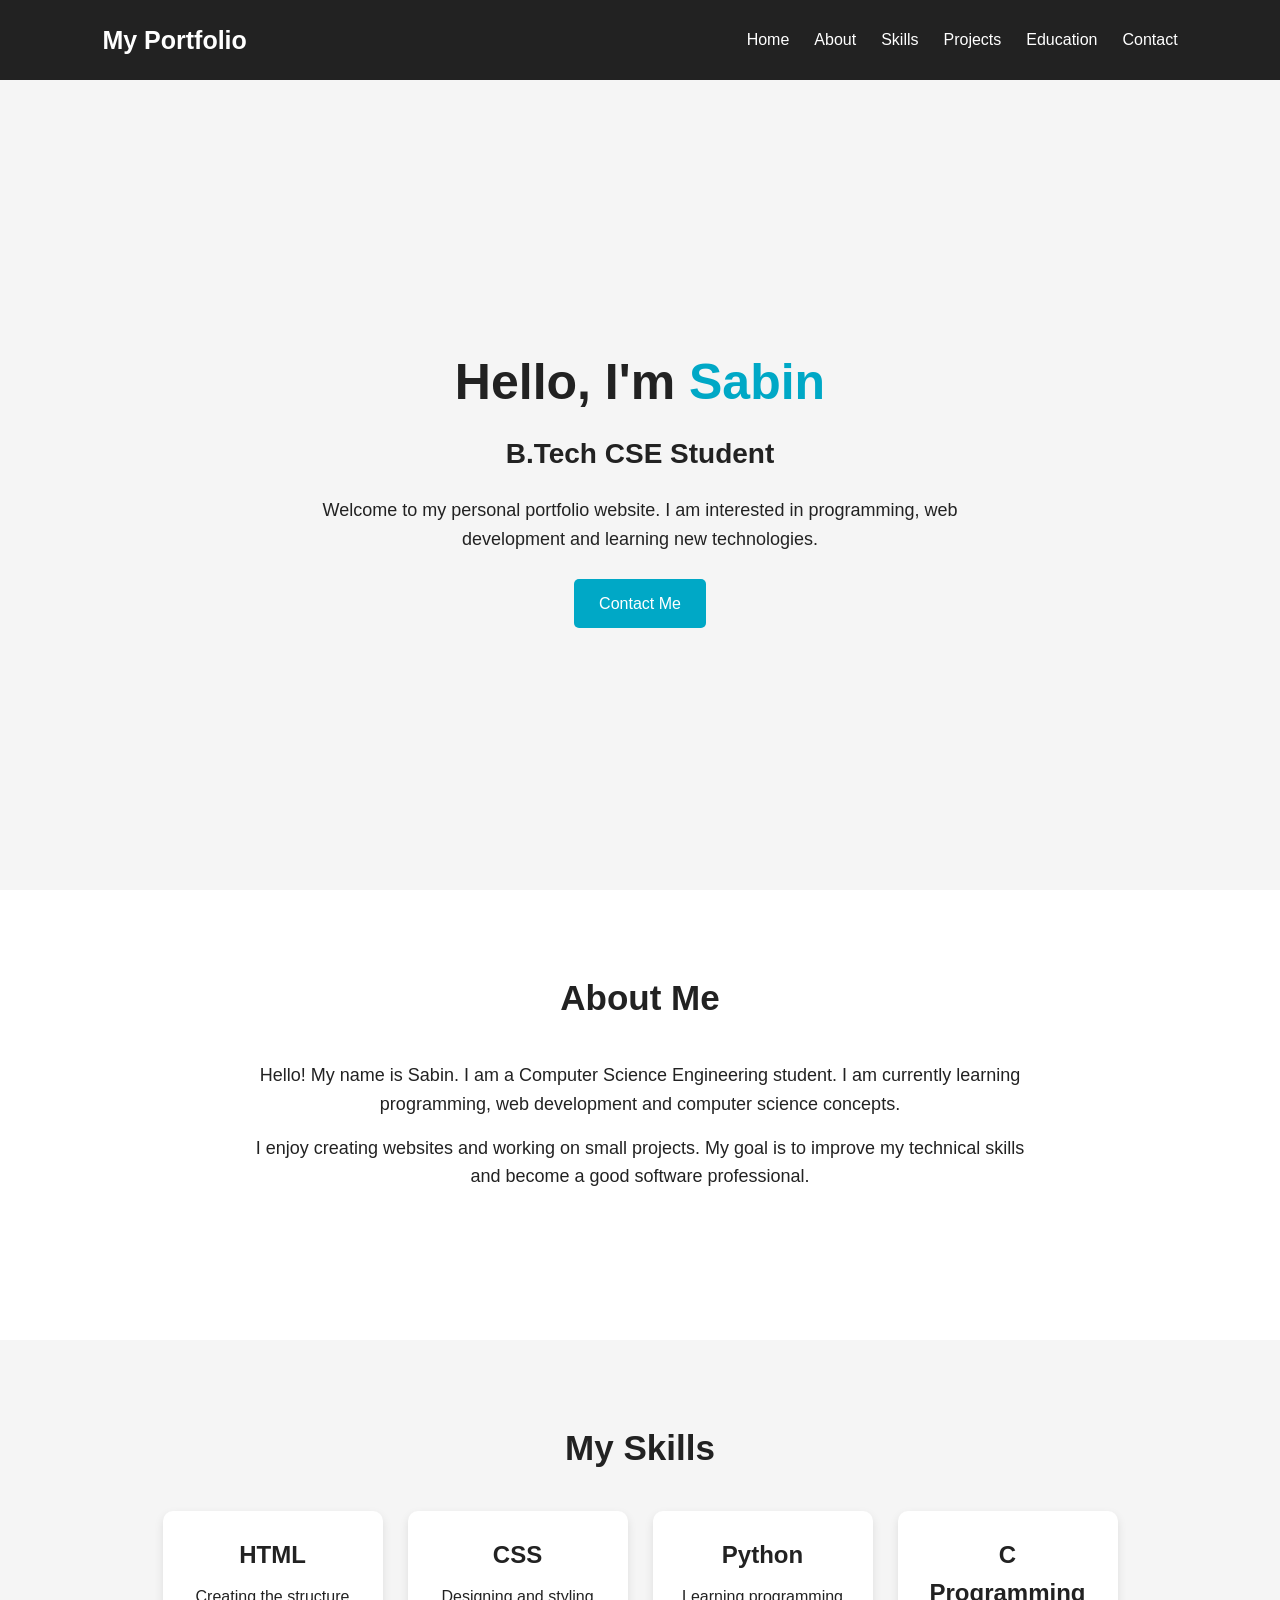
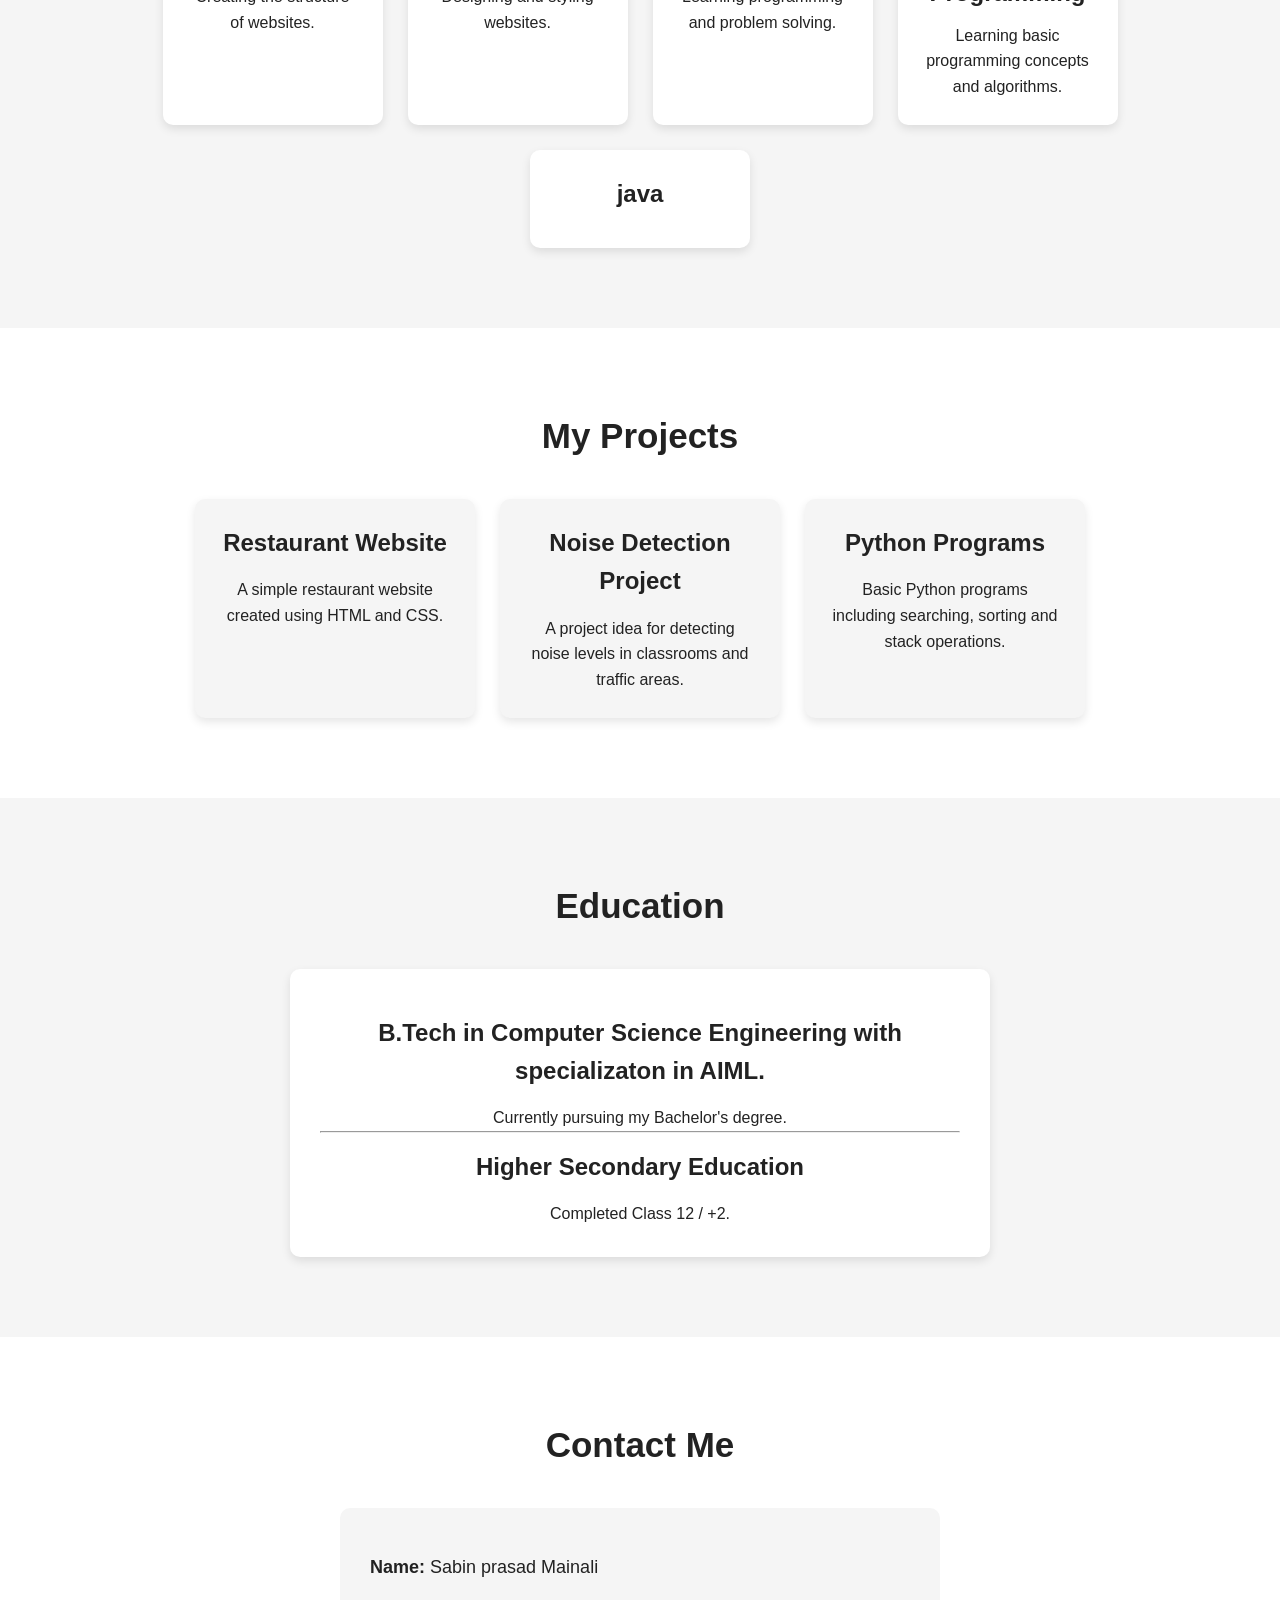
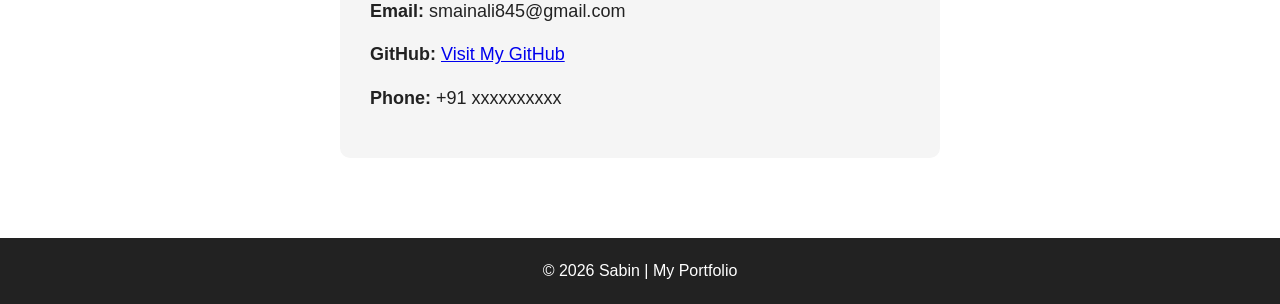
==== index.html @ 318767c3 "Add files via upload" ====
<!DOCTYPE html>
<html>
<head>
    <title>My Portfolio</title>
    <link rel="stylesheet" href="style.css">
</head>

<body>

    <!-- Navigation Bar -->
    <nav>
        <h2>My Portfolio</h2>

        <ul>
            <li><a href="#home">Home</a></li>
            <li><a href="#about">About</a></li>
            <li><a href="#skills">Skills</a></li>
            <li><a href="#projects">Projects</a></li>
            <li><a href="#education">Education</a></li>
            <li><a href="#contact">Contact</a></li>
        </ul>
    </nav>


    <!-- Home Section -->
    <section id="home" class="home">
        <div>
            <h1>Hello, I'm <span>Sabin</span></h1>

            <h2>B.Tech CSE Student</h2>

            <p>
                Welcome to my personal portfolio website.
                I am interested in programming, web development
                and learning new technologies.
            </p>

            <a href="#contact" class="button">Contact Me</a>
        </div>
    </section>


    <!-- About Section -->
    <section id="about">
        <h1>About Me</h1>

        <p>
            Hello! My name is Sabin. I am a Computer Science Engineering
            student. I am currently learning programming, web development
            and computer science concepts.
        </p>

        <p>
            I enjoy creating websites and working on small projects.
            My goal is to improve my technical skills and become a
            good software professional.
        </p>
    </section>


    <!-- Skills Section -->
    <section id="skills">
        <h1>My Skills</h1>

        <div class="skills-container">

            <div class="skill">
                <h2>HTML</h2>
                <p>Creating the structure of websites.</p>
            </div>

            <div class="skill">
                <h2>CSS</h2>
                <p>Designing and styling websites.</p>
            </div>

            <div class="skill">
                <h2>Python</h2>
                <p>Learning programming and problem solving.</p>
            </div>

            <div class="skill">
                <h2>C Programming</h2>
                <p>Learning basic programming concepts and algorithms.</p>
            </div>
            <div class="skill">
                <h2>java</h2>
            </div>

        </div>
    </section>


    <!-- Projects Section -->
    <section id="projects">
        <h1>My Projects</h1>

        <div class="projects-container">

            <div class="project">
                <h2>Restaurant Website</h2>
                <p>
                    A simple restaurant website created using HTML
                    and CSS.
                </p>
            </div>

            <div class="project">
                <h2>Noise Detection Project</h2>
                <p>
                    A project idea for detecting noise levels in
                    classrooms and traffic areas.
                </p>
            </div>

            <div class="project">
                <h2>Python Programs</h2>
                <p>
                    Basic Python programs including searching,
                    sorting and stack operations.
                </p>
            </div>

        </div>
    </section>


    <!-- Education Section -->
    <section id="education">
        <h1>Education</h1>

        <div class="education-box">

            <h2>B.Tech in Computer Science Engineering with specializaton in AIML.</h2>
            <p>Currently pursuing my Bachelor's degree.</p>

            <hr>

            <h2>Higher Secondary Education</h2>
            <p>Completed Class 12 / +2.</p>

        </div>
    </section>


    <!-- Contact Section -->
    <section id="contact">
        <h1>Contact Me</h1>

        <div class="contact-box">

            <p><strong>Name:</strong> Sabin prasad Mainali</p>

            <p>
                <strong>Email:</strong>
                smainali845@gmail.com
            </p>

            <p>
                <strong>GitHub:</strong>
                 <a href="https://github.com/smainali845-max/mywebsite" target="_blank">
                 Visit My GitHub
                 </a>
            </p>

            <p>
                <strong>Phone:</strong>
                +91 xxxxxxxxxx
            </p>

        </div>
    </section>


    <!-- Footer -->
    <footer>
        <p>© 2026 Sabin | My Portfolio</p>
    </footer>

</body>
</html>
---- style.css ----
* {
    margin: 0;
    padding: 0;
    box-sizing: border-box;
}

html {
    scroll-behavior: smooth;
}

body {
    font-family: Arial, sans-serif;
    line-height: 1.6;
    background-color: #f5f5f5;
    color: #222;
}


/* Navigation Bar */

nav {
    background-color: #222;
    color: white;

    display: flex;
    justify-content: space-between;
    align-items: center;

    padding: 20px 8%;

    position: sticky;
    top: 0;
    z-index: 1000;
}

nav h2 {
    font-size: 25px;
}

nav ul {
    list-style: none;
    display: flex;
    gap: 25px;
}

nav ul li a {
    color: white;
    text-decoration: none;
    font-size: 16px;
}

nav ul li a:hover {
    color: #00bcd4;
}


/* Home Section */

.home {
    min-height: 90vh;

    display: flex;
    justify-content: center;
    align-items: center;

    text-align: center;

    padding: 40px;
}

.home h1 {
    font-size: 50px;
    margin-bottom: 10px;
}

.home h1 span {
    color: #00a8c6;
}

.home h2 {
    font-size: 28px;
    margin-bottom: 20px;
}

.home p {
    max-width: 650px;
    margin: auto;
    font-size: 18px;
}

.button {
    display: inline-block;

    margin-top: 25px;

    padding: 12px 25px;

    background-color: #00a8c6;
    color: white;

    text-decoration: none;

    border-radius: 5px;
}

.button:hover {
    background-color: #007f95;
}


/* Common Section */

section {
    padding: 80px 8%;
    min-height: 50vh;
}

section h1 {
    text-align: center;
    font-size: 35px;
    margin-bottom: 35px;
}


/* About */

#about {
    background-color: white;
    text-align: center;
}

#about p {
    max-width: 800px;
    margin: 15px auto;
    font-size: 18px;
}


/* Skills */

.skills-container {
    display: flex;
    justify-content: center;
    flex-wrap: wrap;
    gap: 25px;
}

.skill {
    background-color: white;

    width: 220px;

    padding: 25px;

    text-align: center;

    border-radius: 10px;

    box-shadow: 0 4px 10px rgba(0, 0, 0, 0.1);
}

.skill h2 {
    margin-bottom: 10px;
}


/* Projects */

#projects {
    background-color: white;
}

.projects-container {
    display: flex;
    justify-content: center;
    flex-wrap: wrap;
    gap: 25px;
}

.project {
    background-color: #f5f5f5;

    width: 280px;

    padding: 25px;

    border-radius: 10px;

    text-align: center;

    box-shadow: 0 4px 10px rgba(0, 0, 0, 0.1);
}

.project h2 {
    margin-bottom: 15px;
}


/* Education */

.education-box {
    max-width: 700px;

    margin: auto;

    background-color: white;

    padding: 30px;

    border-radius: 10px;

    text-align: center;

    box-shadow: 0 4px 10px rgba(0, 0, 0, 0.1);
}

.education-box h2 {
    margin: 15px;
}


/* Contact */

#contact {
    background-color: white;
}

.contact-box {
    max-width: 600px;

    margin: auto;

    padding: 30px;

    background-color: #f5f5f5;

    border-radius: 10px;

    font-size: 18px;
}

.contact-box p {
    margin: 15px 0;
}


/* Footer */

footer {
    background-color: #222;

    color: white;

    text-align: center;

    padding: 20px;
}


/* Mobile Screen */

@media (max-width: 768px) {

    nav {
        flex-direction: column;
        gap: 15px;
    }

    nav ul {
        flex-wrap: wrap;
        justify-content: center;
        gap: 15px;
    }

    .home h1 {
        font-size: 35px;
    }

    .home h2 {
        font-size: 22px;
    }

    .skills-container,
    .projects-container {
        flex-direction: column;
        align-items: center;
    }

    .skill,
    .project {
        width: 90%;
    }
}
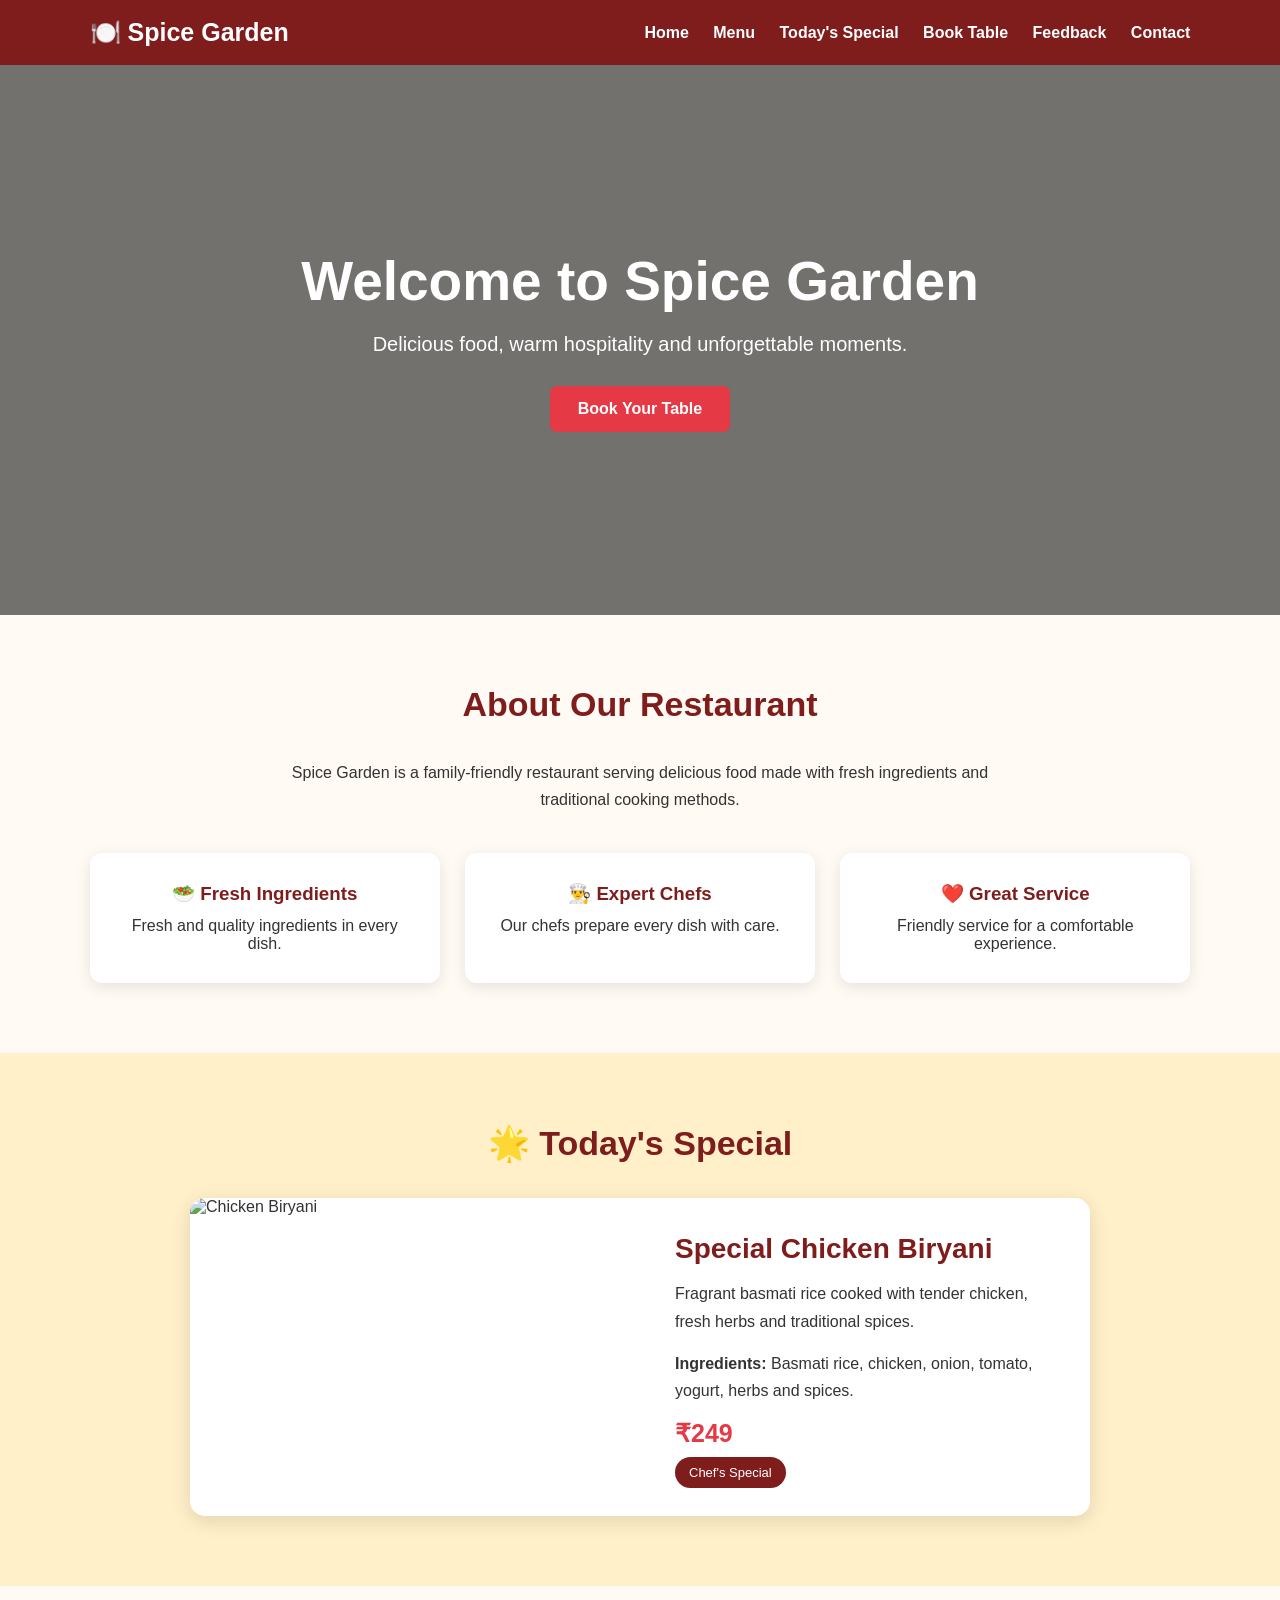
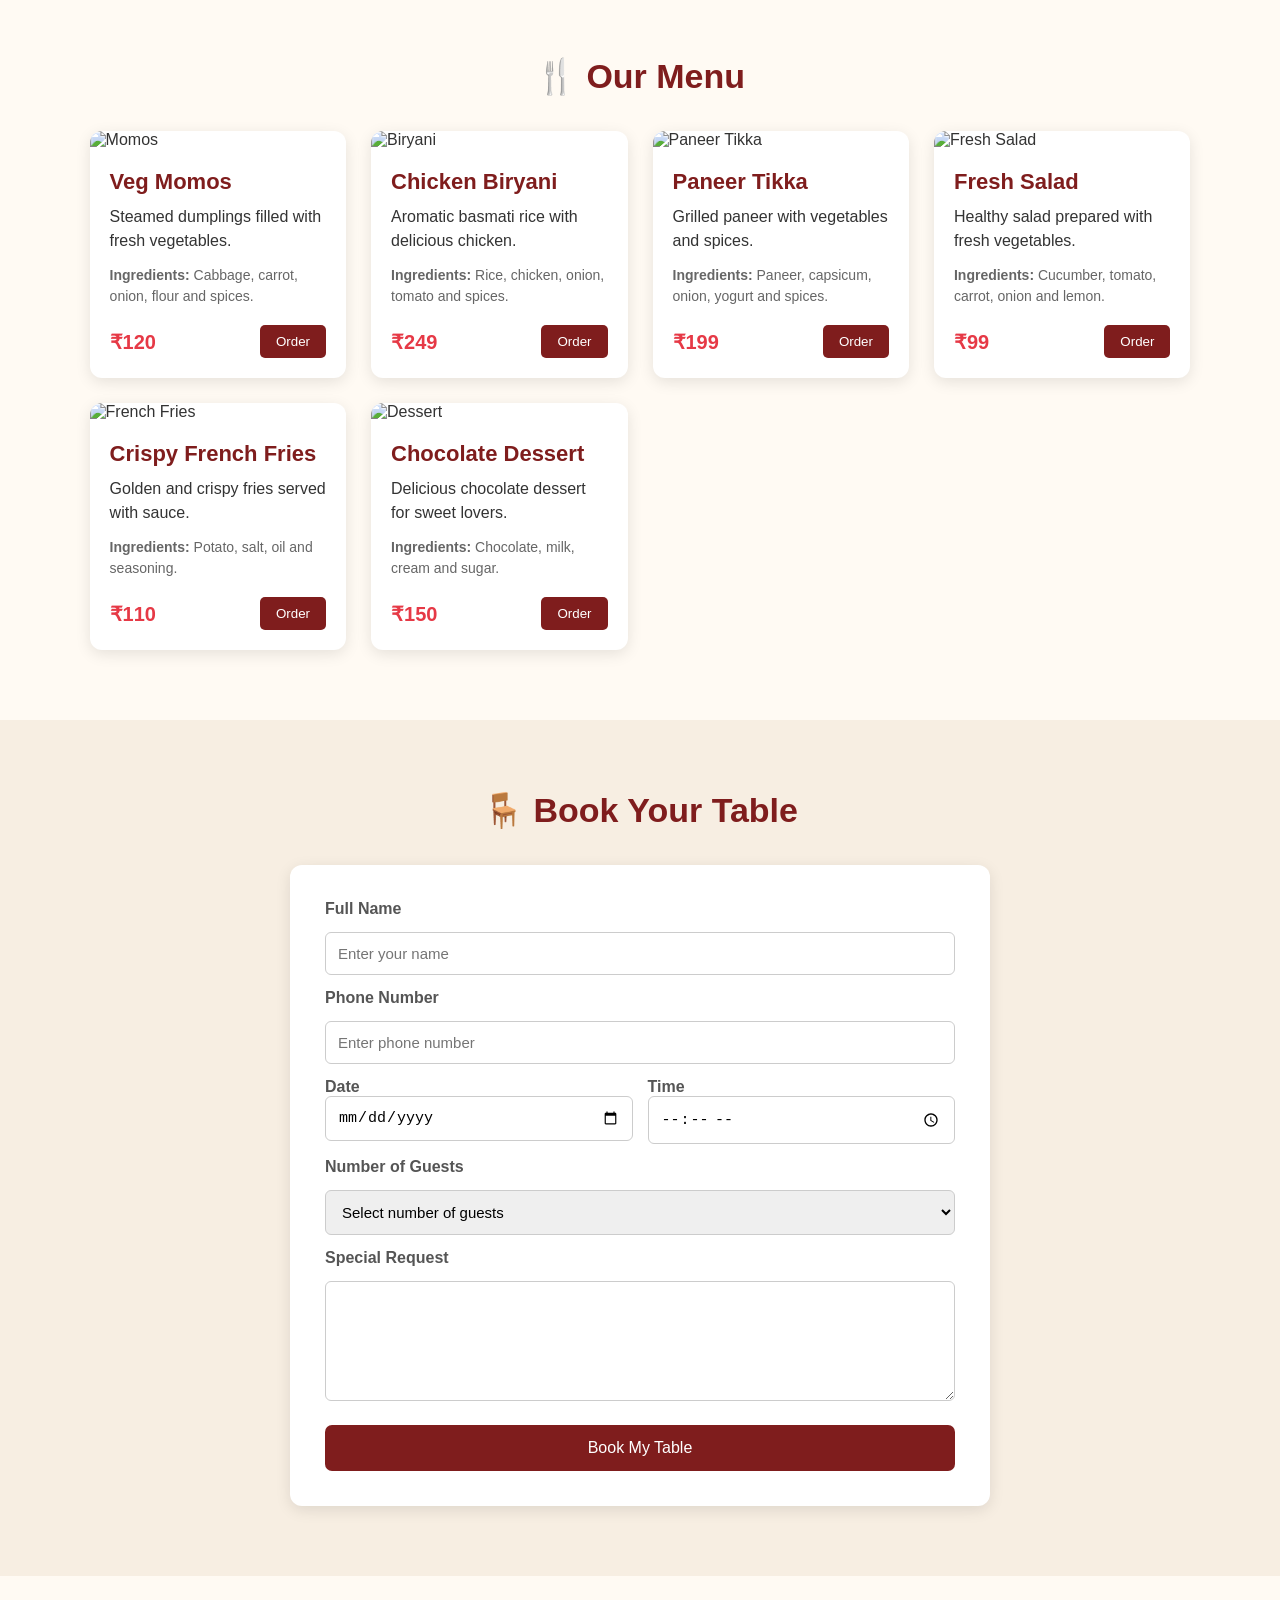
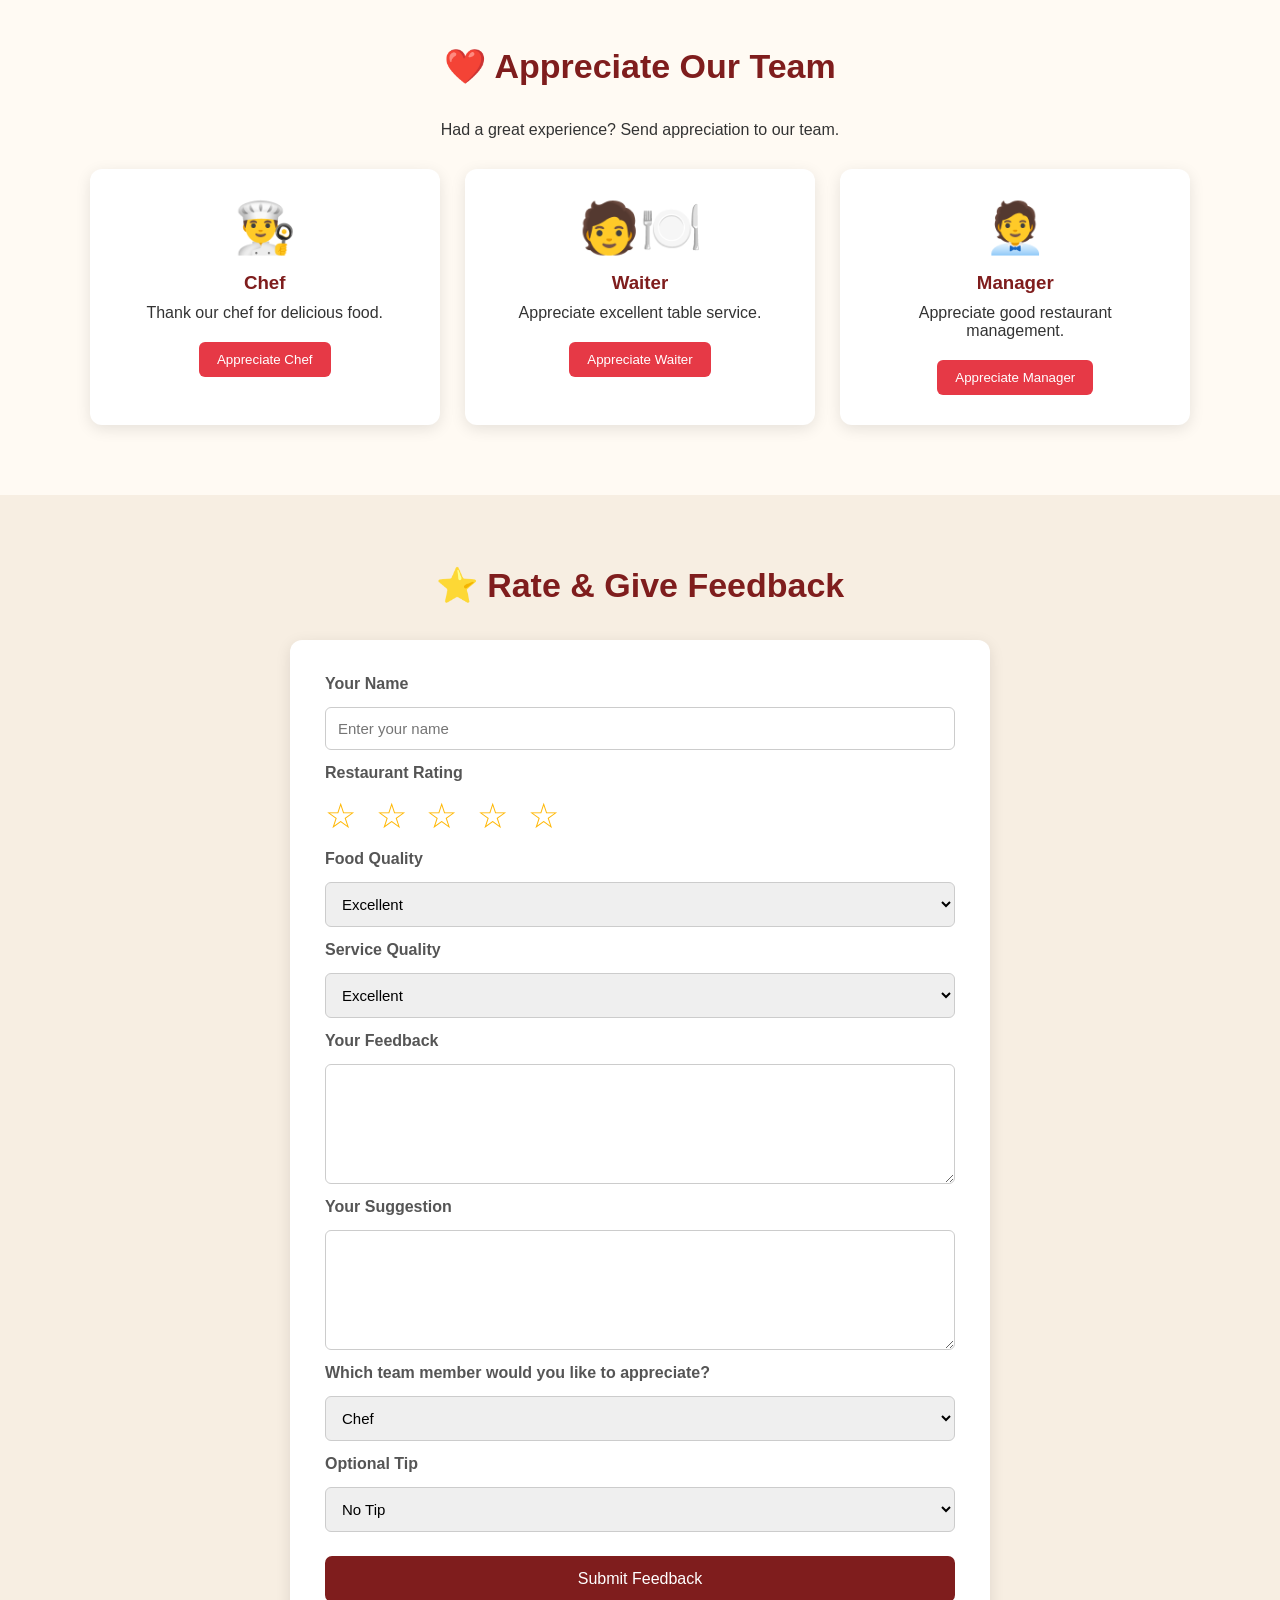
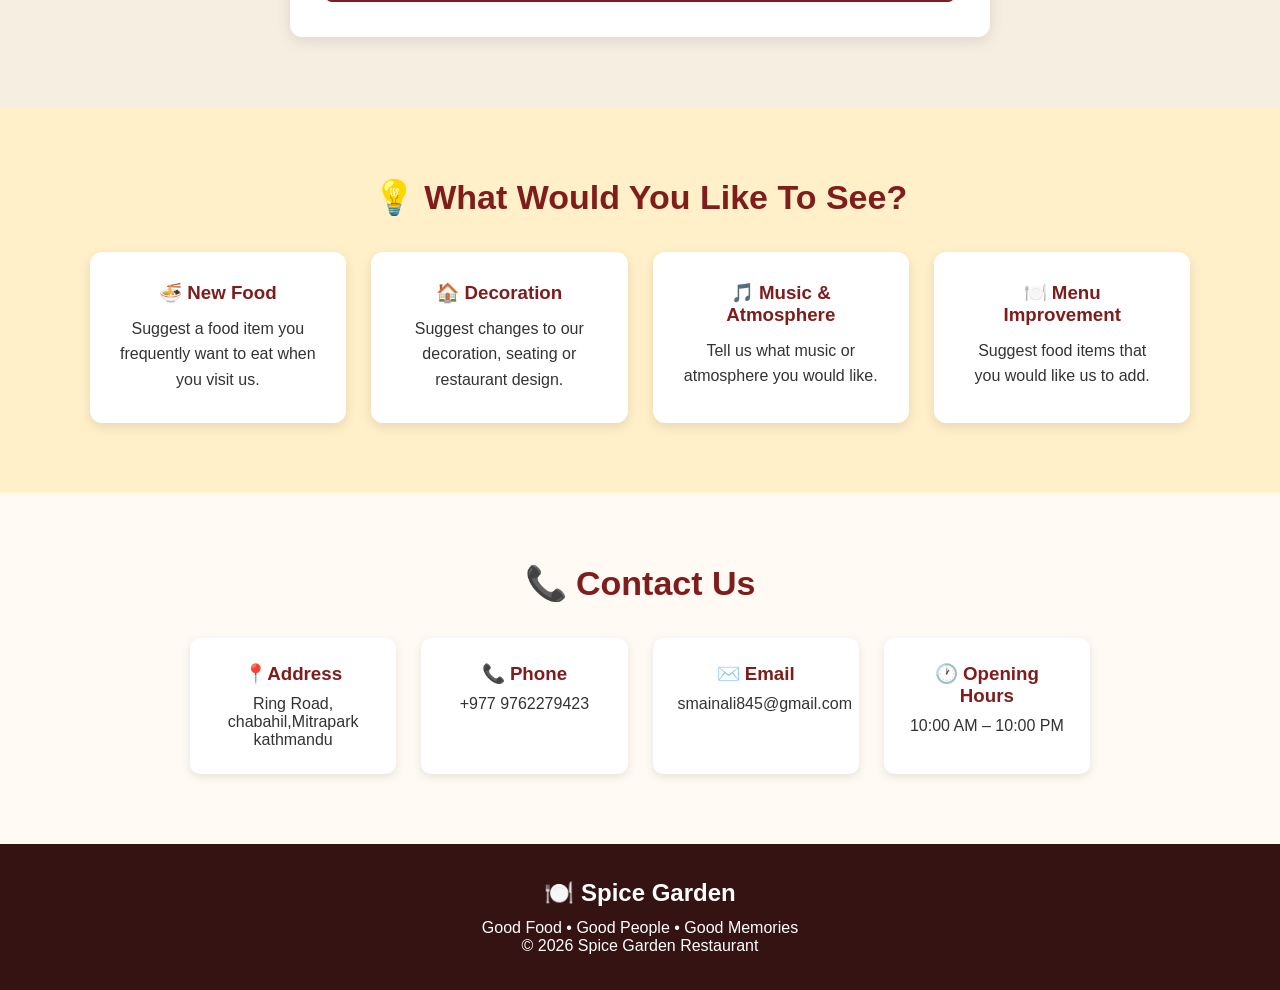
==== commit 7daacb26: "Add files via upload" ====
--- a/index.html
+++ b/index.html
@@ -1,180 +1,594 @@
 <!DOCTYPE html>
-<html>
+<html lang="en">
 <head>
-    <title>My Portfolio</title>
+    <title>Spice Garden Restaurant</title>
+
     <link rel="stylesheet" href="style.css">
 </head>
 
 <body>
 
-    <!-- Navigation Bar -->
-    <nav>
-        <h2>My Portfolio</h2>
-
-        <ul>
-            <li><a href="#home">Home</a></li>
-            <li><a href="#about">About</a></li>
-            <li><a href="#skills">Skills</a></li>
-            <li><a href="#projects">Projects</a></li>
-            <li><a href="#education">Education</a></li>
-            <li><a href="#contact">Contact</a></li>
-        </ul>
-    </nav>
-
-
-    <!-- Home Section -->
-    <section id="home" class="home">
-        <div>
-            <h1>Hello, I'm <span>Sabin</span></h1>
-
-            <h2>B.Tech CSE Student</h2>
+    <!-- Navigation -->
+    <header>
+        <div class="logo">🍽️ Spice Garden</div>
+
+        <nav>
+            <a href="#home">Home</a>
+            <a href="#menu">Menu</a>
+            <a href="#special">Today's Special</a>
+            <a href="#booking">Book Table</a>
+            <a href="#feedback">Feedback</a>
+            <a href="#contact">Contact</a>
+        </nav>
+    </header>
+
+
+    <!-- Home -->
+    <section id="home" class="hero">
+
+        <div class="hero-content">
+            <h1>Welcome to Spice Garden</h1>
 
             <p>
-                Welcome to my personal portfolio website.
-                I am interested in programming, web development
-                and learning new technologies.
+                Delicious food, warm hospitality and unforgettable moments.
             </p>
 
-            <a href="#contact" class="button">Contact Me</a>
-        </div>
-    </section>
-
-
-    <!-- About Section -->
-    <section id="about">
-        <h1>About Me</h1>
+            <a href="#booking" class="button">
+                Book Your Table
+            </a>
+        </div>
+
+    </section>
+
+
+    <!-- About -->
+    <section class="about">
+
+        <h2>About Our Restaurant</h2>
 
         <p>
-            Hello! My name is Sabin. I am a Computer Science Engineering
-            student. I am currently learning programming, web development
-            and computer science concepts.
+            Spice Garden is a family-friendly restaurant serving
+            delicious food made with fresh ingredients and traditional
+            cooking methods.
         </p>
 
-        <p>
-            I enjoy creating websites and working on small projects.
-            My goal is to improve my technical skills and become a
-            good software professional.
+        <div class="features">
+
+            <div class="feature">
+                <h3>🥗 Fresh Ingredients</h3>
+                <p>Fresh and quality ingredients in every dish.</p>
+            </div>
+
+            <div class="feature">
+                <h3>👨‍🍳 Expert Chefs</h3>
+                <p>Our chefs prepare every dish with care.</p>
+            </div>
+
+            <div class="feature">
+                <h3>❤️ Great Service</h3>
+                <p>Friendly service for a comfortable experience.</p>
+            </div>
+
+        </div>
+
+    </section>
+
+
+    <!-- Today's Special -->
+    <section id="special" class="special-section">
+
+        <h2>🌟 Today's Special</h2>
+
+        <div class="special-card">
+
+            <div>
+                <img
+                    src="https://images.unsplash.com/photo-1563379091339-03246963d51a?auto=format&fit=crop&w=800&q=80"
+                    alt="Chicken Biryani">
+            </div>
+
+            <div class="special-info">
+
+                <h3>Special Chicken Biryani</h3>
+
+                <p>
+                    Fragrant basmati rice cooked with tender chicken,
+                    fresh herbs and traditional spices.
+                </p>
+
+                <p>
+                    <strong>Ingredients:</strong>
+                    Basmati rice, chicken, onion, tomato,
+                    yogurt, herbs and spices.
+                </p>
+
+                <h4>₹249</h4>
+
+                <span class="special-tag">
+                    Chef's Special
+                </span>
+
+            </div>
+
+        </div>
+
+    </section>
+
+
+    <!-- Menu -->
+    <section id="menu">
+
+        <h2>🍴 Our Menu</h2>
+
+        <div class="menu-container">
+
+            <!-- Food 1 -->
+            <div class="food-card">
+
+                <img
+                    src="https://images.unsplash.com/photo-1601050690597-df0568f70950?auto=format&fit=crop&w=700&q=80"
+                    alt="Momos">
+
+                <div class="food-content">
+
+                    <h3>Veg Momos</h3>
+
+                    <p>
+                        Steamed dumplings filled with fresh vegetables.
+                    </p>
+
+                    <p class="ingredients">
+                        <strong>Ingredients:</strong>
+                        Cabbage, carrot, onion, flour and spices.
+                    </p>
+
+                    <div class="food-bottom">
+                        <span>₹120</span>
+                        <button>Order</button>
+                    </div>
+
+                </div>
+
+            </div>
+
+
+            <!-- Food 2 -->
+            <div class="food-card">
+
+                <img
+                    src="https://images.unsplash.com/photo-1563379091339-03246963d51a?auto=format&fit=crop&w=700&q=80"
+                    alt="Biryani">
+
+                <div class="food-content">
+
+                    <h3>Chicken Biryani</h3>
+
+                    <p>
+                        Aromatic basmati rice with delicious chicken.
+                    </p>
+
+                    <p class="ingredients">
+                        <strong>Ingredients:</strong>
+                        Rice, chicken, onion, tomato and spices.
+                    </p>
+
+                    <div class="food-bottom">
+                        <span>₹249</span>
+                        <button>Order</button>
+                    </div>
+
+                </div>
+
+            </div>
+
+
+            <!-- Food 3 -->
+            <div class="food-card">
+
+                <img
+                    src="https://images.unsplash.com/photo-1601050690117-94f5f6fa8bd7?auto=format&fit=crop&w=700&q=80"
+                    alt="Paneer Tikka">
+
+                <div class="food-content">
+
+                    <h3>Paneer Tikka</h3>
+
+                    <p>
+                        Grilled paneer with vegetables and spices.
+                    </p>
+
+                    <p class="ingredients">
+                        <strong>Ingredients:</strong>
+                        Paneer, capsicum, onion, yogurt and spices.
+                    </p>
+
+                    <div class="food-bottom">
+                        <span>₹199</span>
+                        <button>Order</button>
+                    </div>
+
+                </div>
+
+            </div>
+
+
+            <!-- Food 4 -->
+            <div class="food-card">
+
+                <img
+                    src="https://images.unsplash.com/photo-1547592180-85f173990554?auto=format&fit=crop&w=700&q=80"
+                    alt="Fresh Salad">
+
+                <div class="food-content">
+
+                    <h3>Fresh Salad</h3>
+
+                    <p>
+                        Healthy salad prepared with fresh vegetables.
+                    </p>
+
+                    <p class="ingredients">
+                        <strong>Ingredients:</strong>
+                        Cucumber, tomato, carrot, onion and lemon.
+                    </p>
+
+                    <div class="food-bottom">
+                        <span>₹99</span>
+                        <button>Order</button>
+                    </div>
+
+                </div>
+
+            </div>
+
+
+            <!-- Food 5 -->
+            <div class="food-card">
+
+                <img
+                    src="https://images.unsplash.com/photo-1562967914-608f82629710?auto=format&fit=crop&w=700&q=80"
+                    alt="French Fries">
+
+                <div class="food-content">
+
+                    <h3>Crispy French Fries</h3>
+
+                    <p>
+                        Golden and crispy fries served with sauce.
+                    </p>
+
+                    <p class="ingredients">
+                        <strong>Ingredients:</strong>
+                        Potato, salt, oil and seasoning.
+                    </p>
+
+                    <div class="food-bottom">
+                        <span>₹110</span>
+                        <button>Order</button>
+                    </div>
+
+                </div>
+
+            </div>
+
+
+            <!-- Food 6 -->
+            <div class="food-card">
+
+                <img
+                    src="https://images.unsplash.com/photo-1551024506-0bccd828d307?auto=format&fit=crop&w=700&q=80"
+                    alt="Dessert">
+
+                <div class="food-content">
+
+                    <h3>Chocolate Dessert</h3>
+
+                    <p>
+                        Delicious chocolate dessert for sweet lovers.
+                    </p>
+
+                    <p class="ingredients">
+                        <strong>Ingredients:</strong>
+                        Chocolate, milk, cream and sugar.
+                    </p>
+
+                    <div class="food-bottom">
+                        <span>₹150</span>
+                        <button>Order</button>
+                    </div>
+
+                </div>
+
+            </div>
+
+        </div>
+
+    </section>
+
+
+    <!-- Booking -->
+    <section id="booking" class="form-section">
+
+        <h2>🪑 Book Your Table</h2>
+
+        <div class="form-box">
+
+            <form>
+
+                <label>Full Name</label>
+                <input
+                    type="text"
+                    placeholder="Enter your name">
+
+                <label>Phone Number</label>
+                <input
+                    type="tel"
+                    placeholder="Enter phone number">
+
+                <div class="two-input">
+
+                    <div>
+                        <label>Date</label>
+                        <input type="date">
+                    </div>
+
+                    <div>
+                        <label>Time</label>
+                        <input type="time">
+                    </div>
+
+                </div>
+
+                <label>Number of Guests</label>
+
+                <select>
+                    <option>Select number of guests</option>
+                    <option>1 Person</option>
+                    <option>2 People</option>
+                    <option>3 People</option>
+                    <option>4 People</option>
+                    <option>5 People</option>
+                    <option>6+ People</option>
+                </select>
+
+                <label>Special Request</label>
+
+                <textarea
+                    placeholder="Birthday, window seat, decoration, etc.">
+                </textarea>
+
+                <button class="submit-button">
+                    Book My Table
+                </button>
+
+            </form>
+
+        </div>
+
+    </section>
+
+
+    <!-- Staff Appreciation -->
+    <section class="staff-section">
+
+        <h2>❤️ Appreciate Our Team</h2>
+
+        <p class="center-text">
+            Had a great experience? Send appreciation to our team.
         </p>
-    </section>
-
-
-    <!-- Skills Section -->
-    <section id="skills">
-        <h1>My Skills</h1>
-
-        <div class="skills-container">
-
-            <div class="skill">
-                <h2>HTML</h2>
-                <p>Creating the structure of websites.</p>
-            </div>
-
-            <div class="skill">
-                <h2>CSS</h2>
-                <p>Designing and styling websites.</p>
-            </div>
-
-            <div class="skill">
-                <h2>Python</h2>
-                <p>Learning programming and problem solving.</p>
-            </div>
-
-            <div class="skill">
-                <h2>C Programming</h2>
-                <p>Learning basic programming concepts and algorithms.</p>
-            </div>
-            <div class="skill">
-                <h2>java</h2>
-            </div>
-
-        </div>
-    </section>
-
-
-    <!-- Projects Section -->
-    <section id="projects">
-        <h1>My Projects</h1>
-
-        <div class="projects-container">
-
-            <div class="project">
-                <h2>Restaurant Website</h2>
-                <p>
-                    A simple restaurant website created using HTML
-                    and CSS.
-                </p>
-            </div>
-
-            <div class="project">
-                <h2>Noise Detection Project</h2>
-                <p>
-                    A project idea for detecting noise levels in
-                    classrooms and traffic areas.
-                </p>
-            </div>
-
-            <div class="project">
-                <h2>Python Programs</h2>
-                <p>
-                    Basic Python programs including searching,
-                    sorting and stack operations.
-                </p>
-            </div>
-
-        </div>
-    </section>
-
-
-    <!-- Education Section -->
-    <section id="education">
-        <h1>Education</h1>
-
-        <div class="education-box">
-
-            <h2>B.Tech in Computer Science Engineering with specializaton in AIML.</h2>
-            <p>Currently pursuing my Bachelor's degree.</p>
-
-            <hr>
-
-            <h2>Higher Secondary Education</h2>
-            <p>Completed Class 12 / +2.</p>
-
-        </div>
-    </section>
-
-
-    <!-- Contact Section -->
-    <section id="contact">
-        <h1>Contact Me</h1>
-
-        <div class="contact-box">
-
-            <p><strong>Name:</strong> Sabin prasad Mainali</p>
-
-            <p>
-                <strong>Email:</strong>
-                smainali845@gmail.com
-            </p>
-
-            <p>
-                <strong>GitHub:</strong>
-                 <a href="https://github.com/smainali845-max/mywebsite" target="_blank">
-                 Visit My GitHub
-                 </a>
-            </p>
-
-            <p>
-                <strong>Phone:</strong>
-                +91 xxxxxxxxxx
-            </p>
-
-        </div>
+
+        <div class="staff-container">
+
+            <div class="staff-card">
+                <div class="staff-icon">👨‍🍳</div>
+                <h3>Chef</h3>
+                <p>
+                    Thank our chef for delicious food.
+                </p>
+                <button>Appreciate Chef</button>
+            </div>
+
+            <div class="staff-card">
+                <div class="staff-icon">🧑‍🍽️</div>
+                <h3>Waiter</h3>
+                <p>
+                    Appreciate excellent table service.
+                </p>
+                <button>Appreciate Waiter</button>
+            </div>
+
+            <div class="staff-card">
+                <div class="staff-icon">🧑‍💼</div>
+                <h3>Manager</h3>
+                <p>
+                    Appreciate good restaurant management.
+                </p>
+                <button>Appreciate Manager</button>
+            </div>
+
+        </div>
+
+    </section>
+
+
+    <!-- Feedback -->
+    <section id="feedback" class="form-section">
+
+        <h2>⭐ Rate & Give Feedback</h2>
+
+        <div class="form-box">
+
+            <form>
+
+                <label>Your Name</label>
+
+                <input
+                    type="text"
+                    placeholder="Enter your name">
+
+
+                <label>Restaurant Rating</label>
+
+                <div class="stars">
+                    ☆ ☆ ☆ ☆ ☆
+                </div>
+
+
+                <label>Food Quality</label>
+
+                <select>
+                    <option>Excellent</option>
+                    <option>Good</option>
+                    <option>Average</option>
+                    <option>Needs Improvement</option>
+                </select>
+
+
+                <label>Service Quality</label>
+
+                <select>
+                    <option>Excellent</option>
+                    <option>Good</option>
+                    <option>Average</option>
+                    <option>Needs Improvement</option>
+                </select>
+
+
+                <label>Your Feedback</label>
+
+                <textarea
+                    placeholder="Tell us about your experience...">
+                </textarea>
+
+
+                <label>Your Suggestion</label>
+
+                <textarea
+                    placeholder="Suggest food, decoration, music, seating, etc.">
+                </textarea>
+
+
+                <label>Which team member would you like to appreciate?</label>
+
+                <select>
+                    <option>Chef</option>
+                    <option>Waiter</option>
+                    <option>Manager</option>
+                    <option>Whole Team</option>
+                </select>
+
+
+                <label>Optional Tip</label>
+
+                <select>
+                    <option>No Tip</option>
+                    <option>₹50</option>
+                    <option>₹100</option>
+                    <option>₹200</option>
+                    <option>₹500</option>
+                </select>
+
+
+                <button class="submit-button">
+                    Submit Feedback
+                </button>
+
+            </form>
+
+        </div>
+
+    </section>
+
+
+    <!-- Customer Suggestions -->
+    <section class="suggestion-section">
+
+        <h2>💡 What Would You Like To See?</h2>
+
+        <div class="suggestion-container">
+
+            <div class="suggestion-card">
+                <h3>🍜 New Food</h3>
+                <p>
+                    Suggest a food item you frequently want
+                    to eat when you visit us.
+                </p>
+            </div>
+
+            <div class="suggestion-card">
+                <h3>🏠 Decoration</h3>
+                <p>
+                    Suggest changes to our decoration,
+                    seating or restaurant design.
+                </p>
+            </div>
+
+            <div class="suggestion-card">
+                <h3>🎵 Music & Atmosphere</h3>
+                <p>
+                    Tell us what music or atmosphere
+                    you would like.
+                </p>
+            </div>
+
+            <div class="suggestion-card">
+                <h3>🍽️ Menu Improvement</h3>
+                <p>
+                    Suggest food items that you would
+                    like us to add.
+                </p>
+            </div>
+
+        </div>
+
+    </section>
+
+
+    <!-- Contact -->
+    <section id="contact" class="contact">
+
+        <h2>📞 Contact Us</h2>
+
+        <div class="contact-container">
+
+            <div>
+                <h3>📍Address</h3>
+                <p>Ring Road, chabahil,Mitrapark kathmandu</p>
+            </div>
+
+            <div>
+                <h3>📞 Phone</h3>
+                <p>+977 9762279423</p>
+            </div>
+
+            <div>
+                <h3>✉️ Email</h3>
+                <p>smainali845@gmail.com</p>
+            </div>
+
+            <div>
+                <h3>🕐 Opening Hours</h3>
+                <p>10:00 AM – 10:00 PM</p>
+            </div>
+
+        </div>
+
     </section>
 
 
     <!-- Footer -->
     <footer>
-        <p>© 2026 Sabin | My Portfolio</p>
+
+        <h2>🍽️ Spice Garden</h2>
+
+        <p>
+            Good Food • Good People • Good Memories
+        </p>
+
+        <p>
+            © 2026 Spice Garden Restaurant
+        </p>
+
     </footer>
 
 </body>
--- a/style.css
+++ b/style.css
@@ -9,285 +9,630 @@
 }
 
 body {
-    font-family: Arial, sans-serif;
-    line-height: 1.6;
-    background-color: #f5f5f5;
-    color: #222;
-}
-
-
-/* Navigation Bar */
-
-nav {
-    background-color: #222;
-    color: white;
+    font-family: Arial, Helvetica, sans-serif;
+    background: #fffaf3;
+    color: #333;
+}
+
+
+/* ================= HEADER ================= */
+
+header {
+    background: #7f1d1d;
+    color: white;
+    padding: 18px 7%;
 
     display: flex;
     justify-content: space-between;
     align-items: center;
 
-    padding: 20px 8%;
-
     position: sticky;
     top: 0;
-    z-index: 1000;
-}
-
-nav h2 {
+    z-index: 100;
+}
+
+.logo {
     font-size: 25px;
-}
-
-nav ul {
-    list-style: none;
-    display: flex;
-    gap: 25px;
-}
-
-nav ul li a {
+    font-weight: bold;
+}
+
+nav a {
     color: white;
     text-decoration: none;
-    font-size: 16px;
-}
-
-nav ul li a:hover {
-    color: #00bcd4;
-}
-
-
-/* Home Section */
-
-.home {
-    min-height: 90vh;
+    margin-left: 20px;
+    font-weight: bold;
+}
+
+nav a:hover {
+    color: #ffd166;
+}
+
+
+/* ================= HERO ================= */
+
+.hero {
+    height: 550px;
 
     display: flex;
     justify-content: center;
     align-items: center;
 
     text-align: center;
-
-    padding: 40px;
-}
-
-.home h1 {
-    font-size: 50px;
-    margin-bottom: 10px;
-}
-
-.home h1 span {
-    color: #00a8c6;
-}
-
-.home h2 {
-    font-size: 28px;
+    color: white;
+
+    background:
+        linear-gradient(
+            rgba(0, 0, 0, 0.55),
+            rgba(0, 0, 0, 0.55)
+        ),
+        url("https://images.unsplash.com/photo-1517248135467-4c7edcad34c4?auto=format&fit=crop&w=1500&q=80");
+
+    background-size: cover;
+    background-position: center;
+}
+
+.hero-content h1 {
+    font-size: 55px;
     margin-bottom: 20px;
 }
 
-.home p {
-    max-width: 650px;
-    margin: auto;
-    font-size: 18px;
+.hero-content p {
+    font-size: 20px;
+    margin-bottom: 30px;
 }
 
 .button {
     display: inline-block;
 
-    margin-top: 25px;
-
-    padding: 12px 25px;
-
-    background-color: #00a8c6;
-    color: white;
+    background: #e63946;
+    color: white;
+
+    padding: 14px 28px;
+
+    border-radius: 7px;
 
     text-decoration: none;
+    font-weight: bold;
+}
+
+.button:hover {
+    background: #b91c2b;
+}
+
+
+/* ================= GENERAL ================= */
+
+section {
+    padding: 70px 7%;
+}
+
+section h2 {
+    text-align: center;
+
+    color: #7f1d1d;
+
+    font-size: 34px;
+
+    margin-bottom: 35px;
+}
+
+
+/* ================= ABOUT ================= */
+
+.about {
+    text-align: center;
+}
+
+.about > p {
+    max-width: 750px;
+    margin: auto;
+
+    line-height: 1.7;
+}
+
+.features {
+    display: grid;
+
+    grid-template-columns:
+        repeat(auto-fit, minmax(220px, 1fr));
+
+    gap: 25px;
+
+    margin-top: 40px;
+}
+
+.feature {
+    background: white;
+
+    padding: 30px;
+
+    border-radius: 12px;
+
+    box-shadow:
+        0 4px 15px rgba(0, 0, 0, 0.1);
+}
+
+.feature h3 {
+    color: #7f1d1d;
+
+    margin-bottom: 12px;
+}
+
+
+/* ================= SPECIAL ================= */
+
+.special-section {
+    background: #fff0c9;
+}
+
+.special-card {
+    max-width: 900px;
+    margin: auto;
+
+    display: grid;
+    grid-template-columns: 1fr 1fr;
+
+    background: white;
+
+    border-radius: 15px;
+
+    overflow: hidden;
+
+    box-shadow:
+        0 5px 20px rgba(0, 0, 0, 0.12);
+}
+
+.special-card img {
+    width: 100%;
+    height: 100%;
+    min-height: 300px;
+
+    object-fit: cover;
+}
+
+.special-info {
+    padding: 35px;
+}
+
+.special-info h3 {
+    color: #7f1d1d;
+
+    font-size: 28px;
+
+    margin-bottom: 15px;
+}
+
+.special-info p {
+    line-height: 1.7;
+
+    margin-bottom: 15px;
+}
+
+.special-info h4 {
+    color: #e63946;
+
+    font-size: 25px;
+
+    margin: 15px 0;
+}
+
+.special-tag {
+    background: #7f1d1d;
+
+    color: white;
+
+    padding: 8px 14px;
+
+    border-radius: 20px;
+
+    font-size: 13px;
+}
+
+
+/* ================= MENU ================= */
+
+.menu-container {
+    display: grid;
+
+    grid-template-columns:
+        repeat(auto-fit, minmax(250px, 1fr));
+
+    gap: 25px;
+}
+
+.food-card {
+    background: white;
+
+    border-radius: 12px;
+
+    overflow: hidden;
+
+    box-shadow:
+        0 4px 15px rgba(0, 0, 0, 0.1);
+
+    transition: 0.3s;
+}
+
+.food-card:hover {
+    transform: translateY(-5px);
+}
+
+.food-card > img {
+    width: 100%;
+    height: 200px;
+
+    object-fit: cover;
+}
+
+.food-content {
+    padding: 20px;
+}
+
+.food-content h3 {
+    color: #7f1d1d;
+
+    font-size: 22px;
+
+    margin-bottom: 10px;
+}
+
+.food-content p {
+    line-height: 1.5;
+}
+
+.ingredients {
+    color: #666;
+
+    font-size: 14px;
+
+    margin-top: 12px;
+}
+
+.food-bottom {
+    display: flex;
+
+    justify-content: space-between;
+    align-items: center;
+
+    margin-top: 18px;
+}
+
+.food-bottom span {
+    color: #e63946;
+
+    font-size: 20px;
+
+    font-weight: bold;
+}
+
+.food-bottom button {
+    background: #7f1d1d;
+
+    color: white;
+
+    border: none;
+
+    padding: 9px 16px;
 
     border-radius: 5px;
-}
-
-.button:hover {
-    background-color: #007f95;
-}
-
-
-/* Common Section */
-
-section {
-    padding: 80px 8%;
-    min-height: 50vh;
-}
-
-section h1 {
-    text-align: center;
+
+    cursor: pointer;
+}
+
+
+/* ================= FORMS ================= */
+
+.form-section {
+    background: #f7eee2;
+}
+
+.form-box {
+    max-width: 700px;
+
+    margin: auto;
+
+    background: white;
+
+    padding: 35px;
+
+    border-radius: 12px;
+
+    box-shadow:
+        0 4px 15px rgba(0, 0, 0, 0.1);
+}
+
+form {
+    display: grid;
+
+    gap: 14px;
+}
+
+label {
+    font-weight: bold;
+
+    color: #555;
+}
+
+input,
+select,
+textarea {
+    width: 100%;
+
+    padding: 12px;
+
+    border: 1px solid #ccc;
+
+    border-radius: 6px;
+
+    font-size: 15px;
+}
+
+input:focus,
+select:focus,
+textarea:focus {
+    outline: none;
+
+    border-color: #7f1d1d;
+}
+
+textarea {
+    min-height: 120px;
+
+    resize: vertical;
+}
+
+.two-input {
+    display: grid;
+
+    grid-template-columns: 1fr 1fr;
+
+    gap: 15px;
+}
+
+.submit-button {
+    background: #7f1d1d;
+
+    color: white;
+
+    border: none;
+
+    padding: 14px;
+
+    border-radius: 7px;
+
+    font-size: 16px;
+
+    cursor: pointer;
+
+    margin-top: 10px;
+}
+
+.submit-button:hover {
+    background: #a52a2a;
+}
+
+
+/* ================= STARS ================= */
+
+.stars {
+    color: #ffb703;
+
     font-size: 35px;
-    margin-bottom: 35px;
-}
-
-
-/* About */
-
-#about {
-    background-color: white;
-    text-align: center;
-}
-
-#about p {
-    max-width: 800px;
-    margin: 15px auto;
-    font-size: 18px;
-}
-
-
-/* Skills */
-
-.skills-container {
-    display: flex;
-    justify-content: center;
-    flex-wrap: wrap;
+
+    letter-spacing: 5px;
+
+    cursor: pointer;
+}
+
+
+/* ================= STAFF ================= */
+
+.center-text {
+    text-align: center;
+
+    margin-bottom: 30px;
+}
+
+.staff-container {
+    display: grid;
+
+    grid-template-columns:
+        repeat(auto-fit, minmax(220px, 1fr));
+
     gap: 25px;
 }
 
-.skill {
-    background-color: white;
-
-    width: 220px;
+.staff-card {
+    background: white;
+
+    text-align: center;
+
+    padding: 30px;
+
+    border-radius: 12px;
+
+    box-shadow:
+        0 4px 15px rgba(0, 0, 0, 0.1);
+}
+
+.staff-icon {
+    font-size: 50px;
+
+    margin-bottom: 15px;
+}
+
+.staff-card h3 {
+    color: #7f1d1d;
+
+    margin-bottom: 10px;
+}
+
+.staff-card p {
+    margin-bottom: 20px;
+}
+
+.staff-card button {
+    background: #e63946;
+
+    color: white;
+
+    border: none;
+
+    padding: 10px 18px;
+
+    border-radius: 6px;
+
+    cursor: pointer;
+}
+
+
+/* ================= SUGGESTIONS ================= */
+
+.suggestion-section {
+    background: #fff0c9;
+}
+
+.suggestion-container {
+    display: grid;
+
+    grid-template-columns:
+        repeat(auto-fit, minmax(220px, 1fr));
+
+    gap: 25px;
+}
+
+.suggestion-card {
+    background: white;
+
+    padding: 30px;
+
+    text-align: center;
+
+    border-radius: 12px;
+
+    box-shadow:
+        0 4px 12px rgba(0, 0, 0, 0.1);
+}
+
+.suggestion-card h3 {
+    color: #7f1d1d;
+
+    margin-bottom: 12px;
+}
+
+.suggestion-card p {
+    line-height: 1.6;
+}
+
+
+/* ================= CONTACT ================= */
+
+.contact {
+    text-align: center;
+}
+
+.contact-container {
+    max-width: 900px;
+
+    margin: auto;
+
+    display: grid;
+
+    grid-template-columns:
+        repeat(auto-fit, minmax(200px, 1fr));
+
+    gap: 25px;
+}
+
+.contact-container div {
+    background: white;
 
     padding: 25px;
 
-    text-align: center;
-
     border-radius: 10px;
 
-    box-shadow: 0 4px 10px rgba(0, 0, 0, 0.1);
-}
-
-.skill h2 {
+    box-shadow:
+        0 3px 10px rgba(0, 0, 0, 0.1);
+}
+
+.contact-container h3 {
+    color: #7f1d1d;
+
     margin-bottom: 10px;
 }
 
 
-/* Projects */
-
-#projects {
-    background-color: white;
-}
-
-.projects-container {
-    display: flex;
-    justify-content: center;
-    flex-wrap: wrap;
-    gap: 25px;
-}
-
-.project {
-    background-color: #f5f5f5;
-
-    width: 280px;
-
-    padding: 25px;
-
-    border-radius: 10px;
-
-    text-align: center;
-
-    box-shadow: 0 4px 10px rgba(0, 0, 0, 0.1);
-}
-
-.project h2 {
-    margin-bottom: 15px;
-}
-
-
-/* Education */
-
-.education-box {
-    max-width: 700px;
-
-    margin: auto;
-
-    background-color: white;
-
-    padding: 30px;
-
-    border-radius: 10px;
-
-    text-align: center;
-
-    box-shadow: 0 4px 10px rgba(0, 0, 0, 0.1);
-}
-
-.education-box h2 {
-    margin: 15px;
-}
-
-
-/* Contact */
-
-#contact {
-    background-color: white;
-}
-
-.contact-box {
-    max-width: 600px;
-
-    margin: auto;
-
-    padding: 30px;
-
-    background-color: #f5f5f5;
-
-    border-radius: 10px;
-
-    font-size: 18px;
-}
-
-.contact-box p {
-    margin: 15px 0;
-}
-
-
-/* Footer */
+/* ================= FOOTER ================= */
 
 footer {
-    background-color: #222;
-
-    color: white;
-
-    text-align: center;
-
-    padding: 20px;
-}
-
-
-/* Mobile Screen */
-
-@media (max-width: 768px) {
+    background: #351313;
+
+    color: white;
+
+    text-align: center;
+
+    padding: 35px;
+}
+
+footer h2 {
+    margin-bottom: 12px;
+}
+
+
+/* ================= MOBILE ================= */
+
+@media (max-width: 800px) {
+
+    header {
+        flex-direction: column;
+
+        gap: 15px;
+    }
 
     nav {
-        flex-direction: column;
-        gap: 15px;
-    }
-
-    nav ul {
-        flex-wrap: wrap;
-        justify-content: center;
-        gap: 15px;
-    }
-
-    .home h1 {
-        font-size: 35px;
-    }
-
-    .home h2 {
-        font-size: 22px;
-    }
-
-    .skills-container,
-    .projects-container {
-        flex-direction: column;
-        align-items: center;
-    }
-
-    .skill,
-    .project {
-        width: 90%;
-    }
+        text-align: center;
+    }
+
+    nav a {
+        display: inline-block;
+
+        margin: 5px;
+    }
+
+    .hero-content h1 {
+        font-size: 38px;
+    }
+
+    .special-card {
+        grid-template-columns: 1fr;
+    }
+
+    .two-input {
+        grid-template-columns: 1fr;
+    }
+}
+
+
+@media (max-width: 500px) {
+
+    section {
+        padding: 50px 5%;
+    }
+
+    .hero {
+        height: 450px;
+    }
+
+    .hero-content h1 {
+        font-size: 32px;
+    }
+
+    .hero-content p {
+        font-size: 16px;
+    }
+
+    .form-box {
+        padding: 20px;
+    }
+
 }
